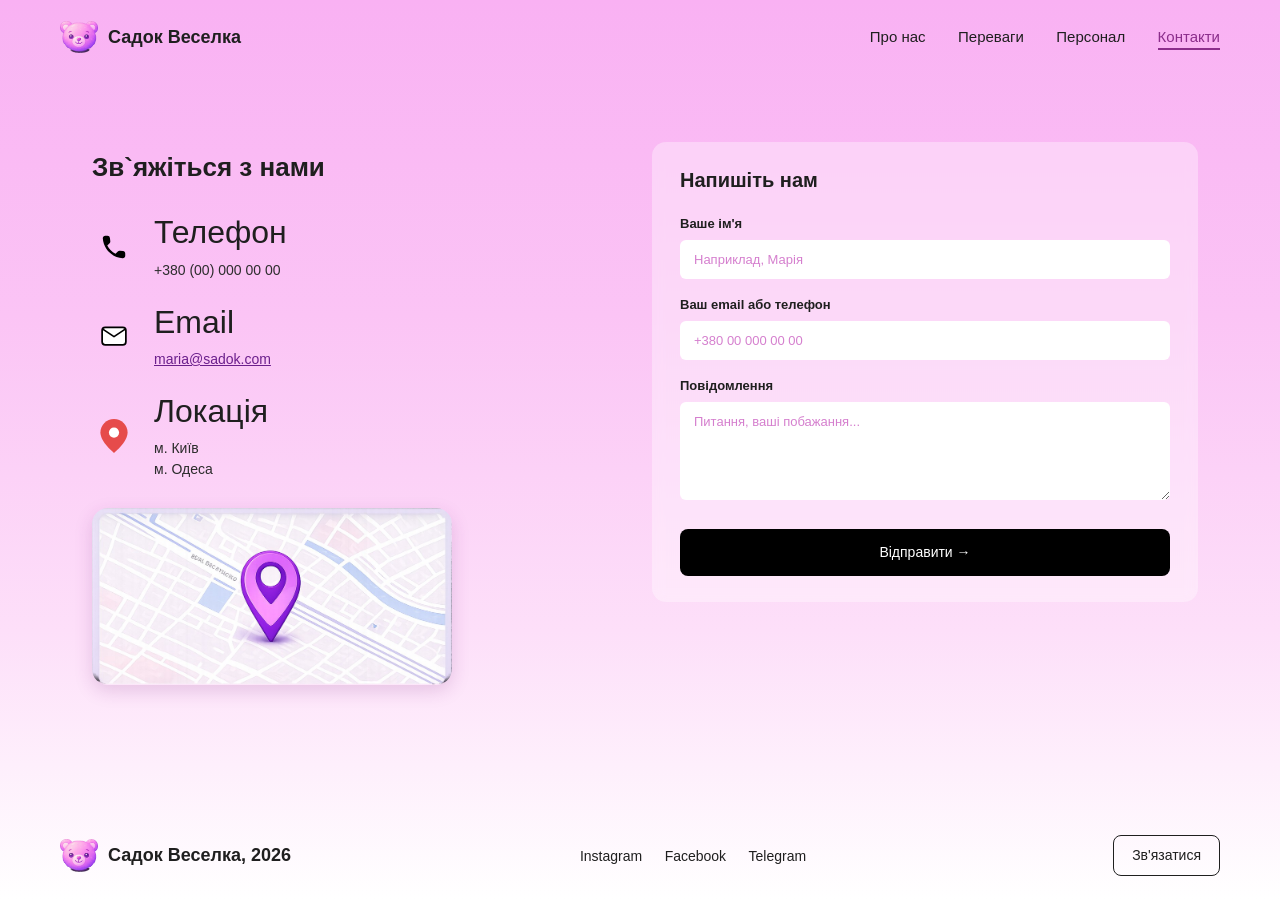
==== contacty.html @ 0bf75562 "Add files via upload Initial project structure" ====
<!DOCTYPE html>
<html lang="uk">
<head>
    <meta charset="UTF-8">
    <meta name="viewport" content="width=device-width, initial-scale=1.0">
    <meta name="description" content="Контакти приватного дитячого садка Веселка. Зв'яжіться з нами, щоб дізнатися більше та записати дитину.">
    <title>Садок Веселка — Контакти</title>
    <link href="style/bootstrap.min.css" rel="stylesheet">
    <link rel="stylesheet" href="style/style.css">
    <link rel="icon" type="image/png" sizes="32x32" href="img/bear.png">
</head>
<body class="d-flex flex-column min-vh-100">

    <nav>
        <div class="logo">
            <img class="logo-icon" src="img/bear.png" alt="Логотип Садок Веселка">
            <span class="logo-text">Садок Веселка</span>
        </div>
        <div class="nav-links">
            <a href="index.html">Про нас</a>
            <a href="index.html#perevagy">Переваги</a>
            <a href="personal.html">Персонал</a>
            <a href="contacty.html" class="active">Контакти</a>
        </div>
    </nav>

    <main class="flex-grow-1 page-bg">
        <div class="container py-5">
            <div class="row g-4">

                <div class="col-12 col-lg-6">
                    <div class="contact-left">
                        <h1 class="contact-title">Зв`яжіться з нами</h1>

                        <div class="contact-item">
                            <div class="contact-icon">
                                
                                <svg viewBox="0 0 24 24" fill="#000" xmlns="http://www.w3.org/2000/svg" aria-hidden="true">
                                    <path d="M19.23 15.26l-2.54-.29a1.99 1.99 0 0 0-1.64.57l-1.84 1.84a15.05 15.05 0 0 1-6.59-6.59l1.85-1.85c.43-.43.64-1.03.57-1.64l-.29-2.52a2.001 2.001 0 0 0-1.99-1.77H5.03c-1.13 0-2.07.94-2 2.07.53 8.54 7.36 15.36 15.89 15.89 1.13.07 2.07-.87 2.07-2v-1.73c.01-1.01-.76-1.86-1.76-1.98z"/>
                                </svg>
                            </div>
                            <div>
                                <h2>Телефон</h2>
                                <p>+380 (00) 000 00 00</p>
                            </div>
                        </div>

                        <div class="contact-item">
                            <div class="contact-icon">
                                <svg viewBox="0 0 24 24" fill="none" xmlns="http://www.w3.org/2000/svg" aria-hidden="true">
                                    <rect x="2.5" y="5" width="19" height="14" rx="2.5" fill="#ffffff" stroke="#000000" stroke-width="1.4"/>
                                    <path d="M3 6.5l9 6 9-6" stroke="#000000" stroke-width="1.4" stroke-linecap="round" stroke-linejoin="round"/>
                                </svg>
                            </div>
                            <div>
                                <h2>Email</h2>
                                <p><a href="mailto:maria@sadok.com">maria@sadok.com</a></p>
                            </div>
                        </div>

                        <div class="contact-item">
                            <div class="contact-icon pin">
                                <svg viewBox="0 0 24 30" xmlns="http://www.w3.org/2000/svg" aria-hidden="true">
                                    <path d="M12 0C5.4 0 0 5.4 0 12c0 8.4 12 18 12 18s12-9.6 12-18c0-6.6-5.4-12-12-12z" fill="#E64B4B"/>
                                    <circle cx="12" cy="12" r="4.5" fill="#fff"/>
                                </svg>
                            </div>
                            <div>
                                <h2>Локація</h2>
                                <p>м. Київ<br>м. Одеса</p>
                            </div>
                        </div>

                        <div class="map-block">
                            <img src="img/map.png" alt="Карта розташування">
                        </div>
                    </div>
                </div>

                <div class="col-12 col-lg-6">
                    <div class="contact-right">
                        <h3>Напишіть нам</h3>
                        <form id="contactForm" action="#" method="GET">
                            <div class="form-group">
                                <label for="name">Ваше ім'я</label>
                                <input type="text" id="name" name="name" placeholder="Наприклад, Марія" required>
                            </div>
                            <div class="form-group">
                                <label for="contact">Ваш email або телефон</label>
                                <input type="text" id="contact" name="contact" placeholder="+380 00 000 00 00" required>
                            </div>
                            <div class="form-group">
                                <label for="message">Повідомлення</label>
                                <textarea id="message" name="message" rows="4" placeholder="Питання, ваші побажання..." required></textarea>
                            </div>
                            <button type="submit" class="btn-submit">Відправити →</button>
                        </form>
                    </div>
                </div>

            </div>
        </div>
    </main>

    <footer>
        <div class="footer-content">
            <div class="logo">
                <img class="logo-icon" src="img/bear.png" alt="">
                <span class="logo-text">Садок Веселка, 2026</span>
            </div>
            <div class="footer-links">
                <a href="#">Instagram</a>
                <a href="#">Facebook</a>
                <a href="#">Telegram</a>
            </div>
            <a class="connection" href="contacty.html">Зв'язатися</a>
        </div>
    </footer>

    <script src="style/bootstrap.bundle.min.js"></script>
    <script>
        const contactForm = document.getElementById('contactForm');
        contactForm.addEventListener('submit', function(event) {
            event.preventDefault();
            const formData = new FormData(contactForm);
            const data = Object.fromEntries(formData.entries());
            console.log('Дані форми отримано:', data);
            alert('Дякуємо, ' + data.name + '! Ваше повідомлення відправлено (подивіться в консоль).');
            contactForm.reset();
        });
    </script>
</body>
</html>
---- style/style.css ----
:root {
    --primary: #F9B1F3;
    --card-bg: #F6A3FF;
    --purple-dark: #6B1F8C;
    --purple-mid: #8B2D8B;
    --text-dark: #1f1f1f;
}

* {
    box-sizing: border-box;
}

html, body {
    margin: 0;
    padding: 0;
}

body {
    
    background: linear-gradient(180deg, #F9B1F3 0%, #FBC4F5 35%, #FDDFF9 70%, #FFFFFF 100%);
    background-attachment: fixed;
    min-height: 100vh;
    font-family: 'Segoe UI', Tahoma, Arial, sans-serif;
    color: var(--text-dark);
}

a {
    text-decoration: none;
}

img {
    display: block;
    max-width: 100%;
}


nav {
    display: flex;
    justify-content: space-between;
    align-items: center;
    padding: 18px 60px;
}

.logo {
    display: flex;
    align-items: center;
    gap: 10px;
    font-weight: 700;
    font-size: 18px;
    color: var(--text-dark);
}

.logo-icon {
    width: 38px;
    height: 38px;
    object-fit: contain;
}

.nav-links a {
    margin-left: 28px;
    color: var(--text-dark);
    font-weight: 500;
    font-size: 15px;
    border-bottom: 2px solid transparent;
    transition: border-color 0.3s, color 0.3s;
    padding-bottom: 3px;
}

.nav-links a:hover,
.nav-links a.active {
    border-color: var(--purple-mid);
    color: var(--purple-mid);
}


.hero-section {
    padding: 40px 0 60px;
    position: relative;
}

.hero-text h1 {
    font-size: 34px;
    font-weight: 700;
    color: var(--text-dark);
    margin-bottom: 28px;
    line-height: 1.25;
}

.hero-list {
    list-style: none;
    padding: 0;
    margin: 0 0 32px 0;
}

.hero-list li {
    font-size: 19px;
    color: #2c2c2c;
    margin-bottom: 8px;
}

.btn-main {
    display: inline-block;
    background: var(--purple-dark);
    color: #fff;
    padding: 12px 26px;
    border-radius: 10px;
    font-weight: 600;
    font-size: 14px;
    transition: transform 0.3s, background 0.3s;
}

.btn-main:hover {
    transform: scale(1.05);
    background: #4B0F66;
    color: #fff;
}


.hero-illustration {
    position: relative;
    min-height: 360px;
}

.hero-cloud {
    position: absolute;
    pointer-events: none;
}


.hero-cloud.c1 { top: 10px;   left: 0%;    width: 170px; }
.hero-cloud.c2 { top: 40px;   left: 22%;   width: 200px; }
.hero-cloud.c3 { top: -10px;  left: 45%;   width: 160px; }
.hero-cloud.c4 { top: 80px;   right: 30%;  width: 180px; }
.hero-cloud.c5 { top: 130px;  right: 5%;   width: 230px; z-index: 1; }
.hero-cloud.c6 { top: 30px;   right: 0%;   width: 150px; }

.hero-kids {
    position: absolute;
    bottom: 0;
    left: 8%;
    width: 320px;
    z-index: 2;
}


.advantages-section {
    padding: 40px 20px 80px;
}

.section-title {
    text-align: center;
    font-size: 30px;
    font-weight: 700;
    color: var(--text-dark);
    margin-bottom: 40px;
}

.advantage-card {
    background: var(--card-bg);
    border-radius: 16px;
    padding: 35px 25px 30px;
    text-align: center;
    box-shadow: 0 4px 14px rgba(120, 40, 130, 0.12);
    transition: transform 0.3s, box-shadow 0.3s;
    height: 100%;
}

.advantage-card:hover {
    transform: translateY(-5px);
    box-shadow: 0 8px 20px rgba(120, 40, 130, 0.18);
}

.advantage-icon {
    width: 70px;
    height: 70px;
    margin: 0 auto 14px;
    object-fit: contain;
}

.advantage-card h3 {
    font-size: 18px;
    font-weight: 700;
    color: var(--text-dark);
    margin-bottom: 6px;
}

.advantage-card p {
    color: #3a3a3a;
    margin: 0;
    font-size: 14px;
}


.page-bg {
    padding: 20px 0 60px;
}


.staff-header {
    position: relative;
    text-align: center;
    margin-bottom: 50px;
    display: flex;
    align-items: center;
    justify-content: center;
    gap: 20px;
}

.staff-header h2 {
    margin: 0;
}

.cloud-decor {
    width: 110px;
    height: auto;
    opacity: 0.95;
}

.staff-card {
    position: relative;
    max-width: 320px;
    margin: 0 auto;
    transition: transform 0.3s;
}

.staff-card:hover {
    transform: translateY(-3px);
}

.staff-card-bg {
    display: block;
    width: 100%;
    height: auto;
}

.staff-info {
    position: absolute;
    left: 0;
    right: 0;
    bottom: 14%;
    text-align: center;
    pointer-events: none;
    padding: 0 18px;
}

.staff-info h3 {
    color: #111;
    font-weight: 800;
    font-size: 26px;
    margin: 0 0 4px 0;
    letter-spacing: 0.2px;
}

.staff-info p {
    color: #111;
    font-weight: 500;
    margin: 0;
    font-size: 15px;
}


.pagination-container {
    display: flex;
    justify-content: center;
    gap: 6px;
    margin-top: 40px;
}

.page-btn {
    width: 32px;
    height: 32px;
    border: 1px solid #999;
    background: #fff;
    color: #222;
    border-radius: 4px;
    cursor: pointer;
    font-weight: 500;
    font-size: 13px;
    transition: background 0.2s, color 0.2s;
}

.page-btn:hover {
    background: #f0f0f0;
}

.page-btn.active {
    background: #000;
    color: #fff;
    border-color: #000;
}


.contact-title {
    font-size: 26px;
    font-weight: 700;
    color: var(--text-dark);
    margin-bottom: 30px;
}

.contact-left {
    padding: 10px 10px;
}

.contact-item {
    display: flex;
    align-items: center;
    gap: 18px;
    margin-bottom: 22px;
}

.contact-icon {
    width: 44px;
    height: 44px;
    display: flex;
    align-items: center;
    justify-content: center;
    flex-shrink: 0;
    color: #000;
}

.contact-icon svg {
    width: 30px;
    height: 30px;
    display: block;
}

.contact-icon.pin svg {
    width: 28px;
    height: 34px;
}

.contact-item h4 {
    font-size: 15px;
    font-weight: 700;
    color: var(--text-dark);
    margin: 0 0 3px 0;
}

.contact-item p {
    margin: 0;
    color: #2c2c2c;
    font-size: 14px;
}

.contact-item a {
    color: var(--purple-dark);
    text-decoration: underline;
}

.map-block {
    margin-top: 28px;
    border-radius: 16px;
    overflow: hidden;
    max-width: 360px;
    box-shadow: 0 6px 18px rgba(120, 40, 130, 0.18);
}

.map-block img {
    width: 100%;
    height: auto;
    display: block;
}

.contact-right {
    background: rgba(255, 255, 255, 0.35);
    border-radius: 14px;
    padding: 26px 28px;
    backdrop-filter: blur(6px);
}

.contact-right h3 {
    font-size: 20px;
    font-weight: 700;
    color: var(--text-dark);
    margin-bottom: 22px;
}

.form-group {
    margin-bottom: 16px;
}

.form-group label {
    display: block;
    font-size: 13px;
    font-weight: 600;
    color: var(--text-dark);
    margin-bottom: 6px;
}

.form-group input,
.form-group textarea {
    width: 100%;
    padding: 10px 14px;
    border: none;
    border-radius: 6px;
    background: #fff;
    font-size: 13px;
    color: #1f1f1f;
    font-family: inherit;
}

.form-group input::placeholder,
.form-group textarea::placeholder {
    color: #d57fce;
}

.form-group textarea {
    resize: vertical;
    min-height: 90px;
}

.btn-submit {
    width: 100%;
    padding: 13px;
    background: #000;
    color: #fff;
    border: none;
    border-radius: 8px;
    font-size: 14px;
    font-weight: 500;
    cursor: pointer;
    margin-top: 6px;
    transition: background 0.3s;
}

.btn-submit:hover {
    background: #333;
}


footer {
    padding: 24px 60px;
    margin-top: auto;
}

.footer-content {
    display: flex;
    justify-content: space-between;
    align-items: center;
    flex-wrap: wrap;
    gap: 15px;
}

.footer-links a {
    margin-right: 18px;
    color: var(--text-dark);
    font-weight: 500;
    font-size: 14px;
    border-bottom: 2px solid transparent;
    transition: border-color 0.3s;
    padding-bottom: 3px;
}

.footer-links a:hover {
    border-color: var(--purple-mid);
}

.connection {
    color: var(--text-dark);
    padding: 9px 18px;
    border: 1px solid var(--text-dark);
    border-radius: 8px;
    font-weight: 500;
    font-size: 14px;
    transition: background 0.3s, color 0.3s;
}

.connection:hover {
    background: var(--text-dark);
    color: #fff;
}


@media (max-width: 991px) {
    nav {
        flex-direction: column;
        gap: 12px;
        padding: 15px 20px;
    }
    .nav-links a {
        margin-left: 8px;
        margin-right: 8px;
        font-size: 14px;
    }
    .hero-text {
        text-align: center;
    }
    .hero-text h1 {
        font-size: 26px;
    }
    .hero-list {
        text-align: center;
    }
    .btn-main {
        display: block;
        text-align: center;
        margin: 0 auto;
        width: fit-content;
    }
    .hero-illustration {
        margin-top: 30px;
        min-height: 280px;
    }
    .hero-kids {
        width: 220px;
        left: 50%;
        transform: translateX(-50%);
    }
    footer {
        padding: 20px;
    }
    .footer-content {
        flex-direction: column;
        text-align: center;
    }
    .footer-links a {
        margin: 0 8px;
    }
    .staff-header {
        gap: 10px;
    }
    .cloud-decor {
        width: 50px;
    }
    .map-block {
        max-width: 100%;
    }
}

@media (max-width: 575px) {
    .section-title {
        font-size: 24px;
    }
    .hero-text h1 {
        font-size: 22px;
    }
    .cloud-decor {
        display: none;
    }
}

@media (min-width: 1200px) {
    .container {
        max-width: 1140px;
    }
}
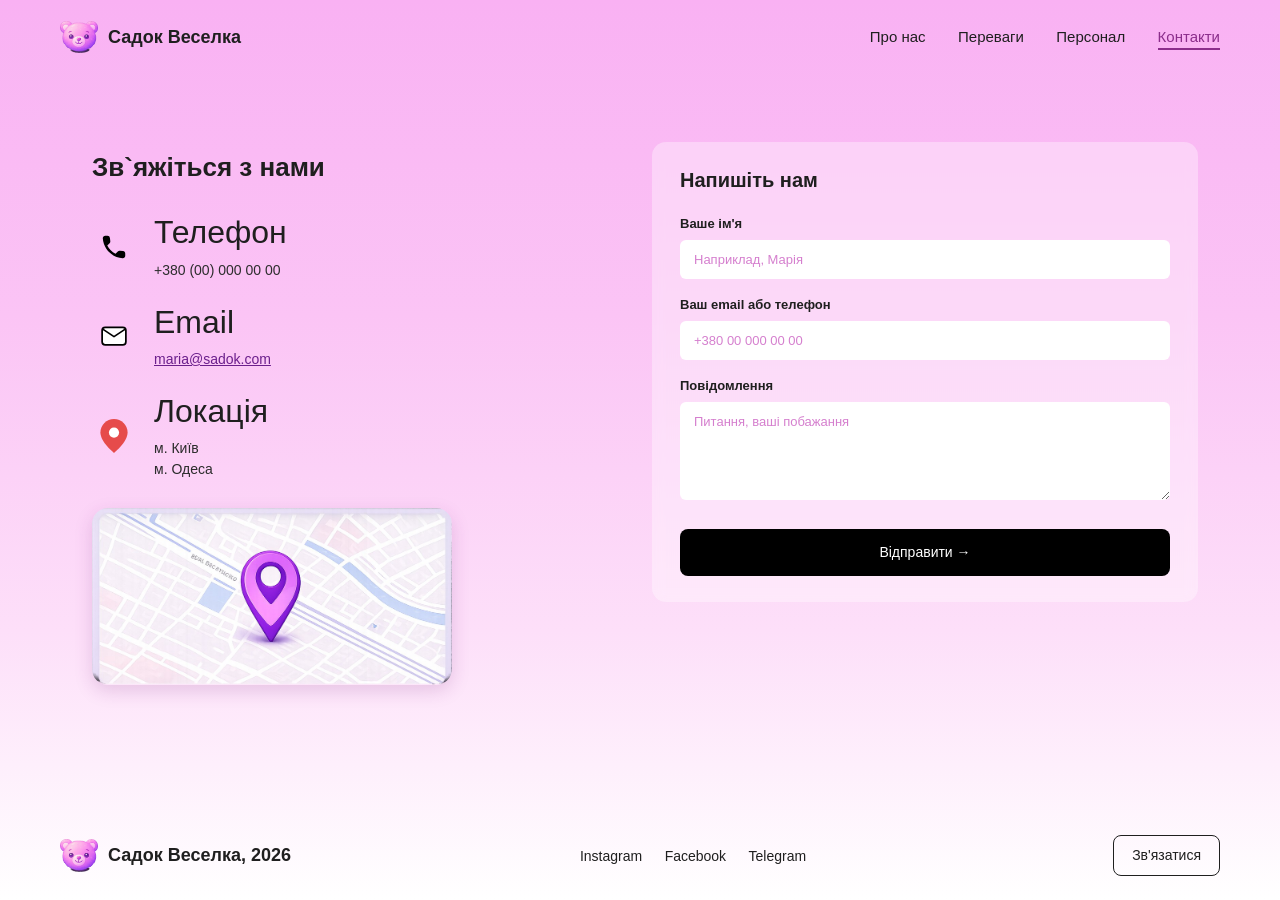
==== commit 230aa6b8: "Update placeholder text in contact form textarea" ====
--- a/contacty.html
+++ b/contacty.html
@@ -1,5 +1,5 @@
 <!DOCTYPE html>
-<html lang="uk">
+<html lang="uk">  
 <head>
     <meta charset="UTF-8">
     <meta name="viewport" content="width=device-width, initial-scale=1.0">
@@ -91,7 +91,7 @@
                             </div>
                             <div class="form-group">
                                 <label for="message">Повідомлення</label>
-                                <textarea id="message" name="message" rows="4" placeholder="Питання, ваші побажання..." required></textarea>
+                                <textarea id="message" name="message" rows="4" placeholder="Питання, ваші побажання" required></textarea>
                             </div>
                             <button type="submit" class="btn-submit">Відправити →</button>
                         </form>
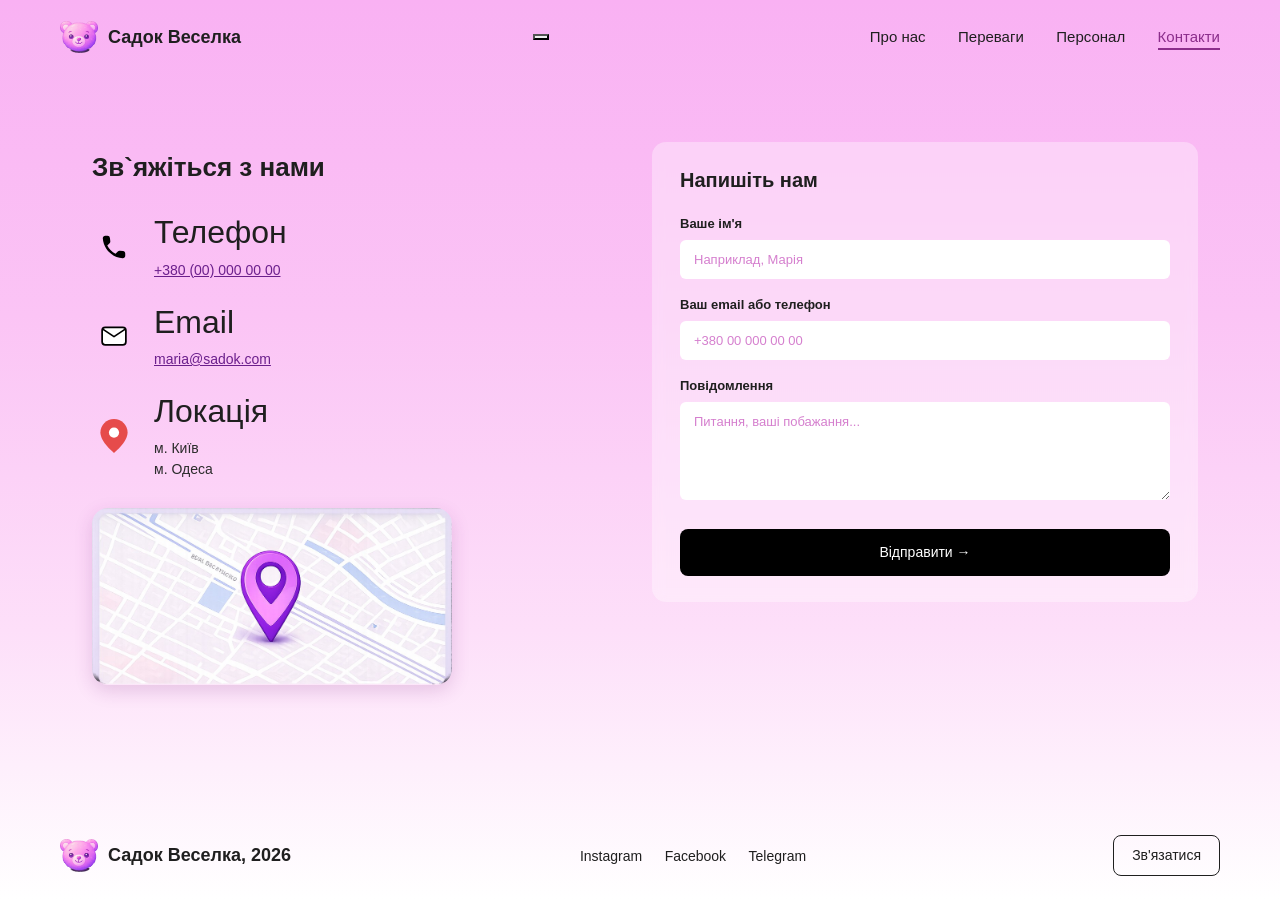
==== commit 3894f874: "Enhance contact form and navigation toggle functionality" ====
--- a/contacty.html
+++ b/contacty.html
@@ -1,5 +1,5 @@
 <!DOCTYPE html>
-<html lang="uk">  
+<html lang="uk">
 <head>
     <meta charset="UTF-8">
     <meta name="viewport" content="width=device-width, initial-scale=1.0">
@@ -16,7 +16,10 @@
             <img class="logo-icon" src="img/bear.png" alt="Логотип Садок Веселка">
             <span class="logo-text">Садок Веселка</span>
         </div>
-        <div class="nav-links">
+        <button class="nav-toggle" id="navToggle" aria-label="Відкрити меню">
+            <span></span><span></span><span></span>
+        </button>
+        <div class="nav-links" id="navLinks">
             <a href="index.html">Про нас</a>
             <a href="index.html#perevagy">Переваги</a>
             <a href="personal.html">Персонал</a>
@@ -34,14 +37,13 @@
 
                         <div class="contact-item">
                             <div class="contact-icon">
-                                
                                 <svg viewBox="0 0 24 24" fill="#000" xmlns="http://www.w3.org/2000/svg" aria-hidden="true">
                                     <path d="M19.23 15.26l-2.54-.29a1.99 1.99 0 0 0-1.64.57l-1.84 1.84a15.05 15.05 0 0 1-6.59-6.59l1.85-1.85c.43-.43.64-1.03.57-1.64l-.29-2.52a2.001 2.001 0 0 0-1.99-1.77H5.03c-1.13 0-2.07.94-2 2.07.53 8.54 7.36 15.36 15.89 15.89 1.13.07 2.07-.87 2.07-2v-1.73c.01-1.01-.76-1.86-1.76-1.98z"/>
                                 </svg>
                             </div>
                             <div>
                                 <h2>Телефон</h2>
-                                <p>+380 (00) 000 00 00</p>
+                                <p><a href="tel:+380000000000">+380 (00) 000 00 00</a></p>
                             </div>
                         </div>
 
@@ -83,15 +85,15 @@
                         <form id="contactForm" action="#" method="GET">
                             <div class="form-group">
                                 <label for="name">Ваше ім'я</label>
-                                <input type="text" id="name" name="name" placeholder="Наприклад, Марія" required>
+                                <input type="text" id="name" name="name" placeholder="Наприклад, Марія" autocomplete="given-name" required>
                             </div>
                             <div class="form-group">
                                 <label for="contact">Ваш email або телефон</label>
-                                <input type="text" id="contact" name="contact" placeholder="+380 00 000 00 00" required>
+                                <input type="text" id="contact" name="contact" placeholder="+380 00 000 00 00" autocomplete="email" required>
                             </div>
                             <div class="form-group">
                                 <label for="message">Повідомлення</label>
-                                <textarea id="message" name="message" rows="4" placeholder="Питання, ваші побажання" required></textarea>
+                                <textarea id="message" name="message" rows="4" placeholder="Питання, ваші побажання..." required></textarea>
                             </div>
                             <button type="submit" class="btn-submit">Відправити →</button>
                         </form>
@@ -119,6 +121,13 @@
 
     <script src="style/bootstrap.bundle.min.js"></script>
     <script>
+        const toggle = document.getElementById('navToggle');
+        const navLinks = document.getElementById('navLinks');
+        toggle.addEventListener('click', function() {
+            navLinks.classList.toggle('open');
+        });
+    </script>
+    <script>
         const contactForm = document.getElementById('contactForm');
         contactForm.addEventListener('submit', function(event) {
             event.preventDefault();
--- a/style/style.css
+++ b/style/style.css
@@ -1,4 +1,3 @@
-
 :root {
     --primary: #F9B1F3;
     --card-bg: #F6A3FF;
@@ -529,15 +528,87 @@
 }
 
 @media (max-width: 575px) {
-    .section-title {
-        font-size: 24px;
-    }
-    .hero-text h1 {
-        font-size: 22px;
-    }
-    .cloud-decor {
+
+    nav {
+        flex-direction: row;
+        justify-content: space-between;
+        align-items: center;
+        flex-wrap: wrap;
+        padding: 12px 16px;
+        gap: 0;
+    }
+
+    .nav-toggle {
+        display: flex;
+        background: none;
+        border: none;
+        cursor: pointer;
+        padding: 8px;
+        min-width: 44px;
+        min-height: 44px;
+        align-items: center;
+        justify-content: center;
+        flex-direction: column;
+        gap: 5px;
+    }
+
+    .nav-toggle span {
+        display: block;
+        width: 24px;
+        height: 2px;
+        background: var(--text-dark);
+        border-radius: 2px;
+    }
+
+    .nav-links {
         display: none;
-    }
+        flex-direction: column;
+        width: 100%;
+        padding: 12px 0 4px;
+        gap: 0;
+    }
+
+    .nav-links.open {
+        display: flex;
+    }
+
+    .nav-links a {
+        margin-left: 0;
+        padding: 12px 8px;
+        font-size: 16px;
+        border-bottom: 1px solid rgba(107,31,140,0.12);
+        min-height: 48px;
+    }
+
+    .nav-links a:last-child { border-bottom: none; }
+
+    .hero-section { padding: 20px 0 40px; }
+    .hero-text h1 { font-size: 22px; }
+    .hero-list li { font-size: 16px; }
+    .btn-main { font-size: 15px; padding: 13px 22px; }
+    .hero-illustration { min-height: 220px; }
+    .hero-kids { width: 180px; }
+    .cloud-decor { display: none; }
+
+    .section-title { font-size: 22px; }
+    .advantage-card { padding: 24px 18px 20px; }
+    .advantage-icon { width: 54px; height: 54px; }
+
+    .staff-card { max-width: 260px; }
+    .staff-info h3 { font-size: 20px; }
+    .staff-info p { font-size: 13px; }
+
+    .contact-title { font-size: 22px; }
+    .contact-right { padding: 20px 16px; }
+    .map-block { max-width: 100%; }
+
+    .form-group input,
+    .form-group textarea { font-size: 16px; }
+
+    footer { padding: 16px; }
+    .footer-content { gap: 12px; }
+    .footer-links { display: flex; flex-wrap: wrap; justify-content: center; }
+    .footer-links a { margin: 0 6px; font-size: 13px; }
 }
 
 @media (min-width: 1200px) {
